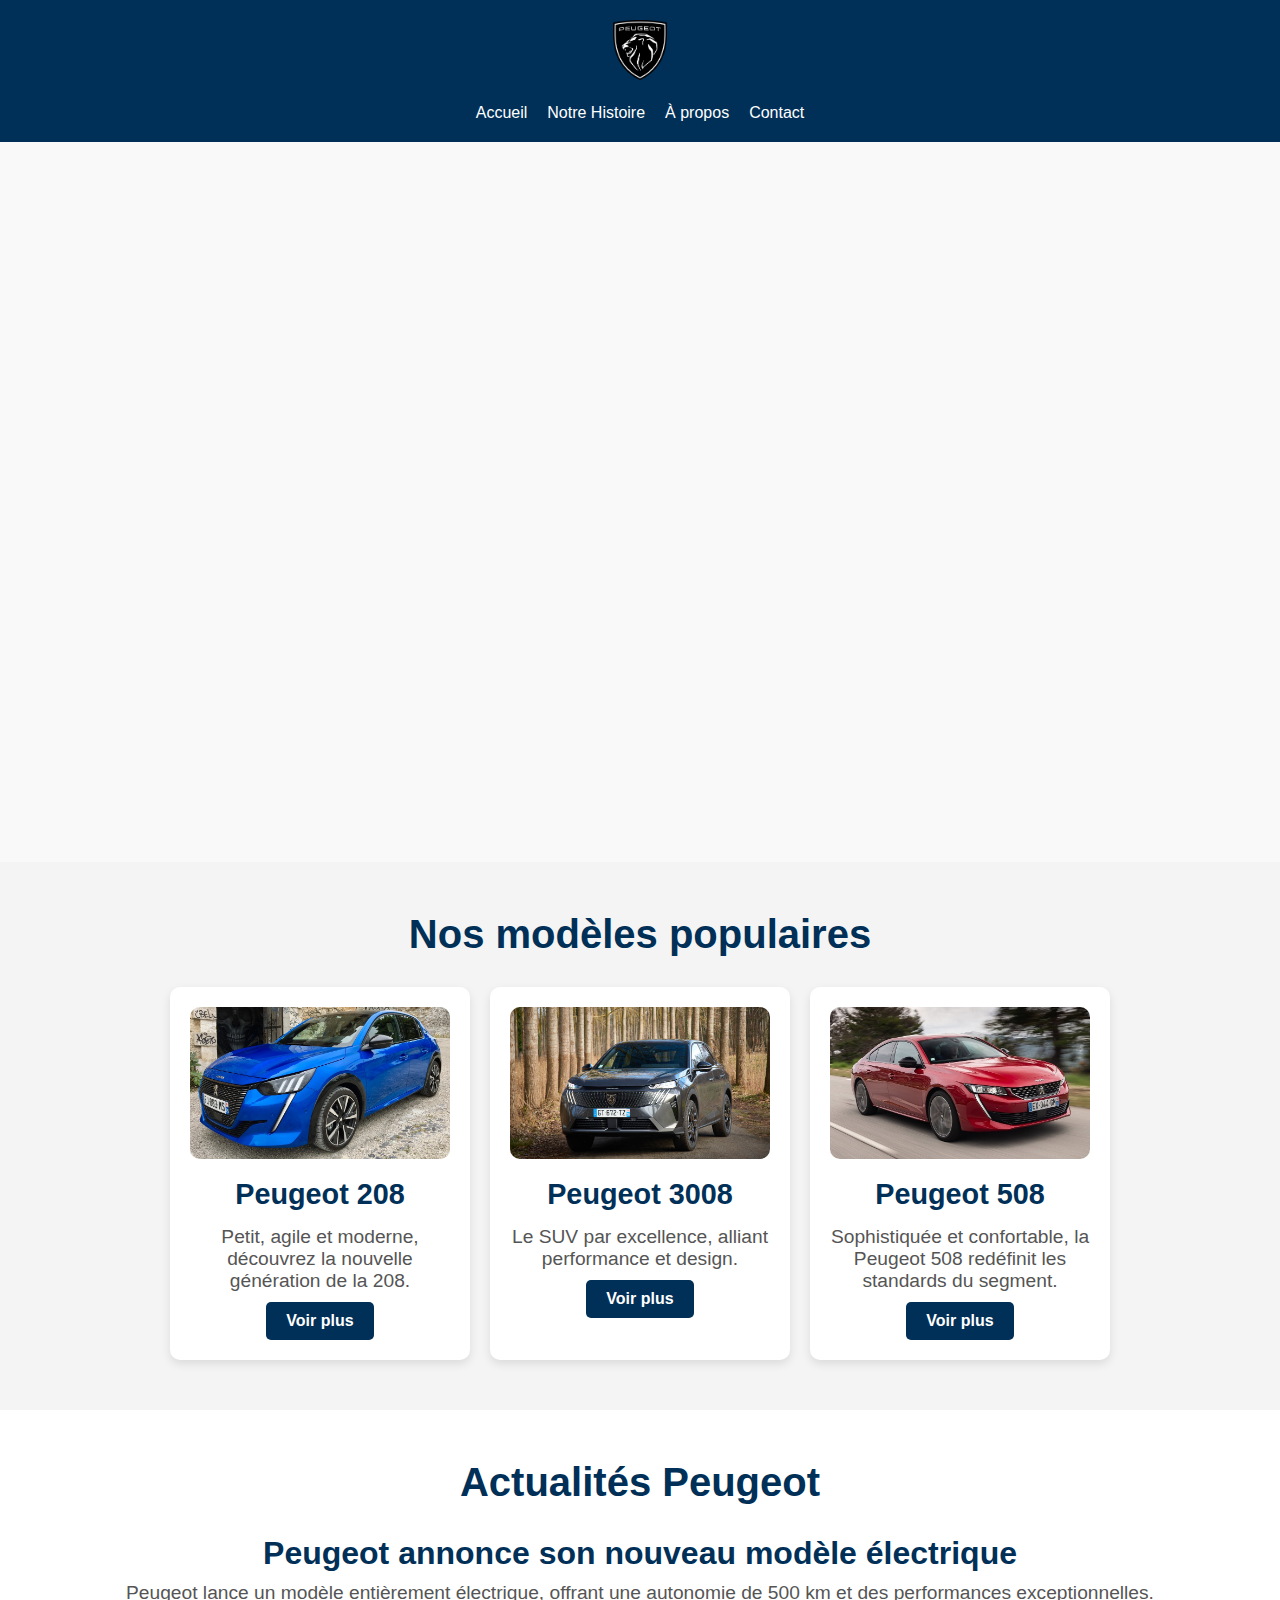
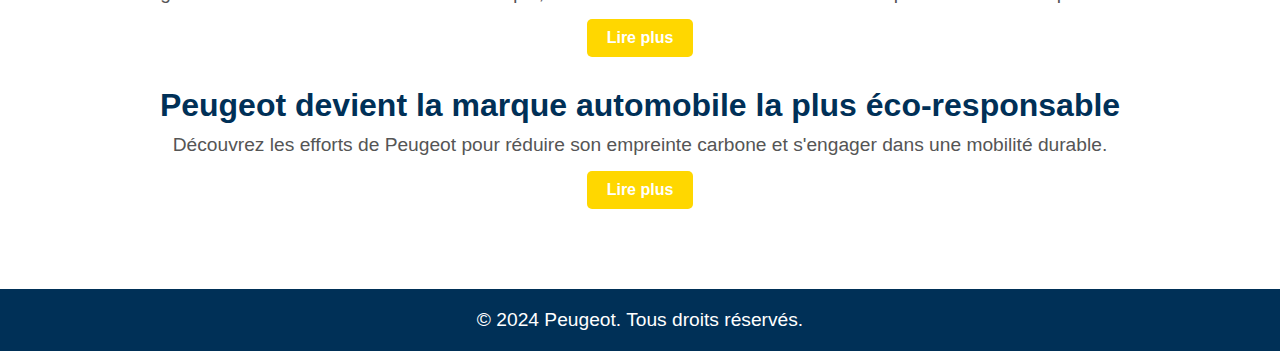
==== index.html @ 5e2d621f "final commit" ====
<!DOCTYPE html>
<html lang="fr">
<head>
    <meta charset="UTF-8">
    <meta name="viewport" content="width=device-width, initial-scale=1.0">
    <meta name="description" content="Découvrez l'histoire de Peugeot, des débuts à aujourd'hui.">
    <title>Accueil - Peugeot</title>
    <link rel="icon" type="image/png" href="images/logo.png">
    <link rel="stylesheet" href="css/aceuil.css">
</head>
<body>
    <!-- Suppression du div loader -->
    <header>
        <div class="logo">
            <img src="images/logo.png" alt="Logo Peugeot">
        </div>
        <nav>
            <ul>
                <li><a href="index.html">Accueil</a></li>
                <li><a href="histoire.html">Notre Histoire</a></li>
                <li><a href="a_propo.html">À propos</a></li>
                <li><a href="contact.html">Contact</a></li>
            </ul>
        </nav>
    </header>
    <main>
        <section class="hero">
            <div class="slider">
                <div class="slide active">
                    <img src="images/208(1).jpg" alt="Peugeot 208" class="slider-image">
                    <div class="overlay">
                        <h1>Peugeot 208</h1>
                        <p>Compacte, agile et moderne, la nouvelle Peugeot 208 est l'incarnation de l'innovation.</p>
                    </div>
                </div>
                <div class="slide">
                    <img src="images/3008.jpg" alt="Peugeot 3008" class="slider-image">
                    <div class="overlay">
                        <h1>Peugeot 3008</h1>
                        <p>Le SUV de Peugeot, au design audacieux et aux technologies avancées.</p>
                    </div>
                </div>
                <div class="slide">
                    <img src="images/508(1).jpg" alt="Peugeot 508" class="slider-image">
                    <div class="overlay">
                        <h1>Peugeot 508</h1>
                        <p>Élégance, performance et confort, la nouvelle Peugeot 508 vous fait vivre une expérience unique.</p>
                    </div>
                </div>
            </div>
        </section>

        <section class="models">
            <h2>Nos modèles populaires</h2>
            <div class="models-list">
                <div class="model-card">
                    <img src="images/208.jpg" alt="Peugeot 208" class="model-image">
                    <h3>Peugeot 208</h3>
                    <p>Petit, agile et moderne, découvrez la nouvelle génération de la 208.</p>
                    <a href="https://www.peugeot.fr/nos-vehicules/nouvelle-peugeot-208.html" class="btn-secondary" target="_blank">Voir plus</a>
                </div>
                <div class="model-card">
                    <img src="images/3008.jpg" alt="Peugeot 3008" class="model-image">
                    <h3>Peugeot 3008</h3>
                    <p>Le SUV par excellence, alliant performance et design.</p>
                    <a href="https://www.peugeot.fr/nos-vehicules/nouveau-peugeot-3008/hybride.html" class="btn-secondary" target="_blank">Voir plus</a>
                </div>
                <div class="model-card">
                    <img src="images/508.jpg" alt="Peugeot 508" class="model-image">
                    <h3>Peugeot 508</h3>
                    <p>Sophistiquée et confortable, la Peugeot 508 redéfinit les standards du segment.</p>
                    <a href="https://www.peugeot.fr/nos-vehicules/nouvelle-508-hybrid.html" class="btn-secondary" target="_blank">Voir plus</a>
                </div>
            </div>
        </section>

        <section class="news">
            <h2>Actualités Peugeot</h2>
            <div class="news-item">
                <h3>Peugeot annonce son nouveau modèle électrique</h3>
                <p>Peugeot lance un modèle entièrement électrique, offrant une autonomie de 500 km et des performances exceptionnelles.</p>
                <a href="https://www.media.stellantis.com/fr-fr/peugeot/press/peugeot-presente-sa-gamme-100-electrique-ainsi-que-son-engagement-pour-l-innovation-technologique-au-service-du-plaisir-automobile" class="btn-primary" target="_blank">Lire plus</a>
            </div>
            <div class="news-item">
                <h3>Peugeot devient la marque automobile la plus éco-responsable</h3>
                <p>Découvrez les efforts de Peugeot pour réduire son empreinte carbone et s'engager dans une mobilité durable.</p>
                <a href="https://www.peugeot.fr/marque/politique-environnementale/developpement-durable.html" class="btn-primary" target="_blank">Lire plus</a>
            </div>
        </section>
    </main>

    <footer>
        <p>&copy; 2024 Peugeot. Tous droits réservés.</p>
    </footer>
</body>
</html>
---- css/aceuil.css ----
* {
    margin: 0;
    padding: 0;
    box-sizing: border-box;
    font-family: 'Poppins', sans-serif;
}

:root {
    --primary-color: #3f65f0; 
    --secondary-color: #ffffff; 
    --loader-color: rgb(9, 2, 32);
}

body {
    font-family: Arial, sans-serif;
    margin: 0;
    color: #333;
    background-color: #f9f9f9;
}

header {
    background-color: #003057;
    color: #fff;
    text-align: center;
    padding: 20px;
}

header .logo img {
    height: 60px;
    transition: transform 0.3s ease;
}

header .logo img:hover {
    transform: scale(1.1);
}

nav ul {
    display: flex;
    justify-content: center;
    gap: 20px;
    list-style: none;
    padding: 0;
    margin: 20px 0 0;
}

nav ul li a {
    color: #fff;
    text-decoration: none;
    font-weight: 500;
    transition: color 0.3s ease, transform 0.3s ease;
}

nav ul li a:hover {
    color: #FFD700;
}

.hero {
    position: relative;
    width: 100%;
    height: 80vh;
    display: flex;
    align-items: center;
    justify-content: center;
    overflow: hidden;
}

.hero .slider {
    width: 100%;
    height: 100%;
    position: relative;
    overflow: hidden;
}

.hero .slide {
    position: absolute;
    top: 0;
    left: 0;
    width: 100%;
    height: 100%;
    opacity: 0;
    transition: opacity 1s ease-in-out;
    animation: slideAnimation 12s infinite;
}

.hero .slide:nth-child(1) {
    animation-delay: 0s;
}

.hero .slide:nth-child(2) {
    animation-delay: 4s;
}

.hero .slide:nth-child(3) {
    animation-delay: 8s;
}

.hero .slider-image {
    width: 100%;
    height: 100%;
    object-fit: cover;
}

.hero .overlay {
    position: absolute;
    bottom: 10%;
    left: 5%;
    color: #cce63e;
    max-width: 600px;
}

.hero h1 {
    font-size: 3em;
    font-weight: bold;
    margin-bottom: 0.5em;
}

.hero p {
    font-size: 1.2em;
    margin-bottom: 1em;
}

.hero .btn-primary {
    display: inline-block;
    padding: 10px 20px;
    color: #fff;
    background-color: #FFD700;
    text-decoration: none;
    font-weight: 600;
    border-radius: 5px;
    transition: background-color 0.3s ease;
}

.hero .btn-primary:hover {
    background-color: #ffa500;
}

.models {
    padding: 50px 5%;
    background-color: #f4f4f4;
    text-align: center;
}

.models h2 {
    font-size: 2.5em;
    margin-bottom: 30px;
    color: #003057;
}

.models .models-list {
    display: flex;
    gap: 20px;
    flex-wrap: wrap;
    justify-content: center;
}

.model-card {
    background-color: #fff;
    padding: 20px;
    border-radius: 10px;
    box-shadow: 0 4px 10px rgba(0, 0, 0, 0.1);
    width: 300px;
    transition: transform 0.3s ease, box-shadow 0.3s ease;
}

.model-card:hover {
    transform: translateY(-10px);
    box-shadow: 0 8px 15px rgba(0, 0, 0, 0.1);
}

.model-card img {
    width: 100%;
    height: auto;
    border-radius: 10px;
}

.model-card h3 {
    font-size: 1.8em;
    margin: 15px 0;
    color: #003057;
}

.model-card p {
    font-size: 1.2em;
    color: #555;
}

.model-card .btn-secondary {
    display: inline-block;
    padding: 10px 20px;
    background-color: #003057;
    color: #fff;
    text-decoration: none;
    font-weight: 600;
    border-radius: 5px;
    margin-top: 10px;
    transition: background-color 0.3s ease;
}


.news {
    padding: 50px 5%;
    background-color: #fff;
    text-align: center;
}

.news h2 {
    font-size: 2.5em;
    margin-bottom: 30px;
    color: #003057;
}

.news-item {
    margin-bottom: 30px;
}

.news-item h3 {
    font-size: 2em;
    color: #003057;
    margin-bottom: 10px;
}

.news-item p {
    font-size: 1.2em;
    color: #555;
    margin-bottom: 15px;
}

.news-item .btn-primary {
    display: inline-block;
    padding: 10px 20px;
    color: #fff;
    background-color: #FFD700;
    text-decoration: none;
    font-weight: 600;
    border-radius: 5px;
    transition: background-color 0.3s ease;
}

.news-item .btn-primary:hover {
    background-color: #ffa500;
}


footer {
    background-color: #003057;
    color: #fff;
    text-align: center;
    padding: 20px;
    font-size: 1.2em;
}

footer p {
    margin: 0;
}

@media (max-width: 768px) {
    .hero h1 {
        font-size: 2.5em;
    }

    .hero p {
        font-size: 1em;
    }

    .model-card {
        width: 90%;
        margin-bottom: 20px;
    }

    .models-list {
        flex-direction: column;
        align-items: center;
    }

    .models h2 {
        font-size: 2em;
    }

    .news h2 {
        font-size: 2em;
    }

    .news-item h3 {
        font-size: 1.5em;
    }
}

@media (max-width: 480px) {
    .hero h1 {
        font-size: 2em;
    }

    .hero p {
        font-size: 0.9em;
    }

    .model-card {
        width: 100%;
    }

    .models h2 {
        font-size: 1.8em;
    }

    .news h2 {
        font-size: 1.8em;
    }

    .news-item h3 {
        font-size: 1.3em;
    }
}

@keyframes slideAnimation {
    0% {
        opacity: 0;
    }
    25% {
        opacity: 1;
    }
    50% {
        opacity: 0;
    }
    100% {
        opacity: 0;
    }
}
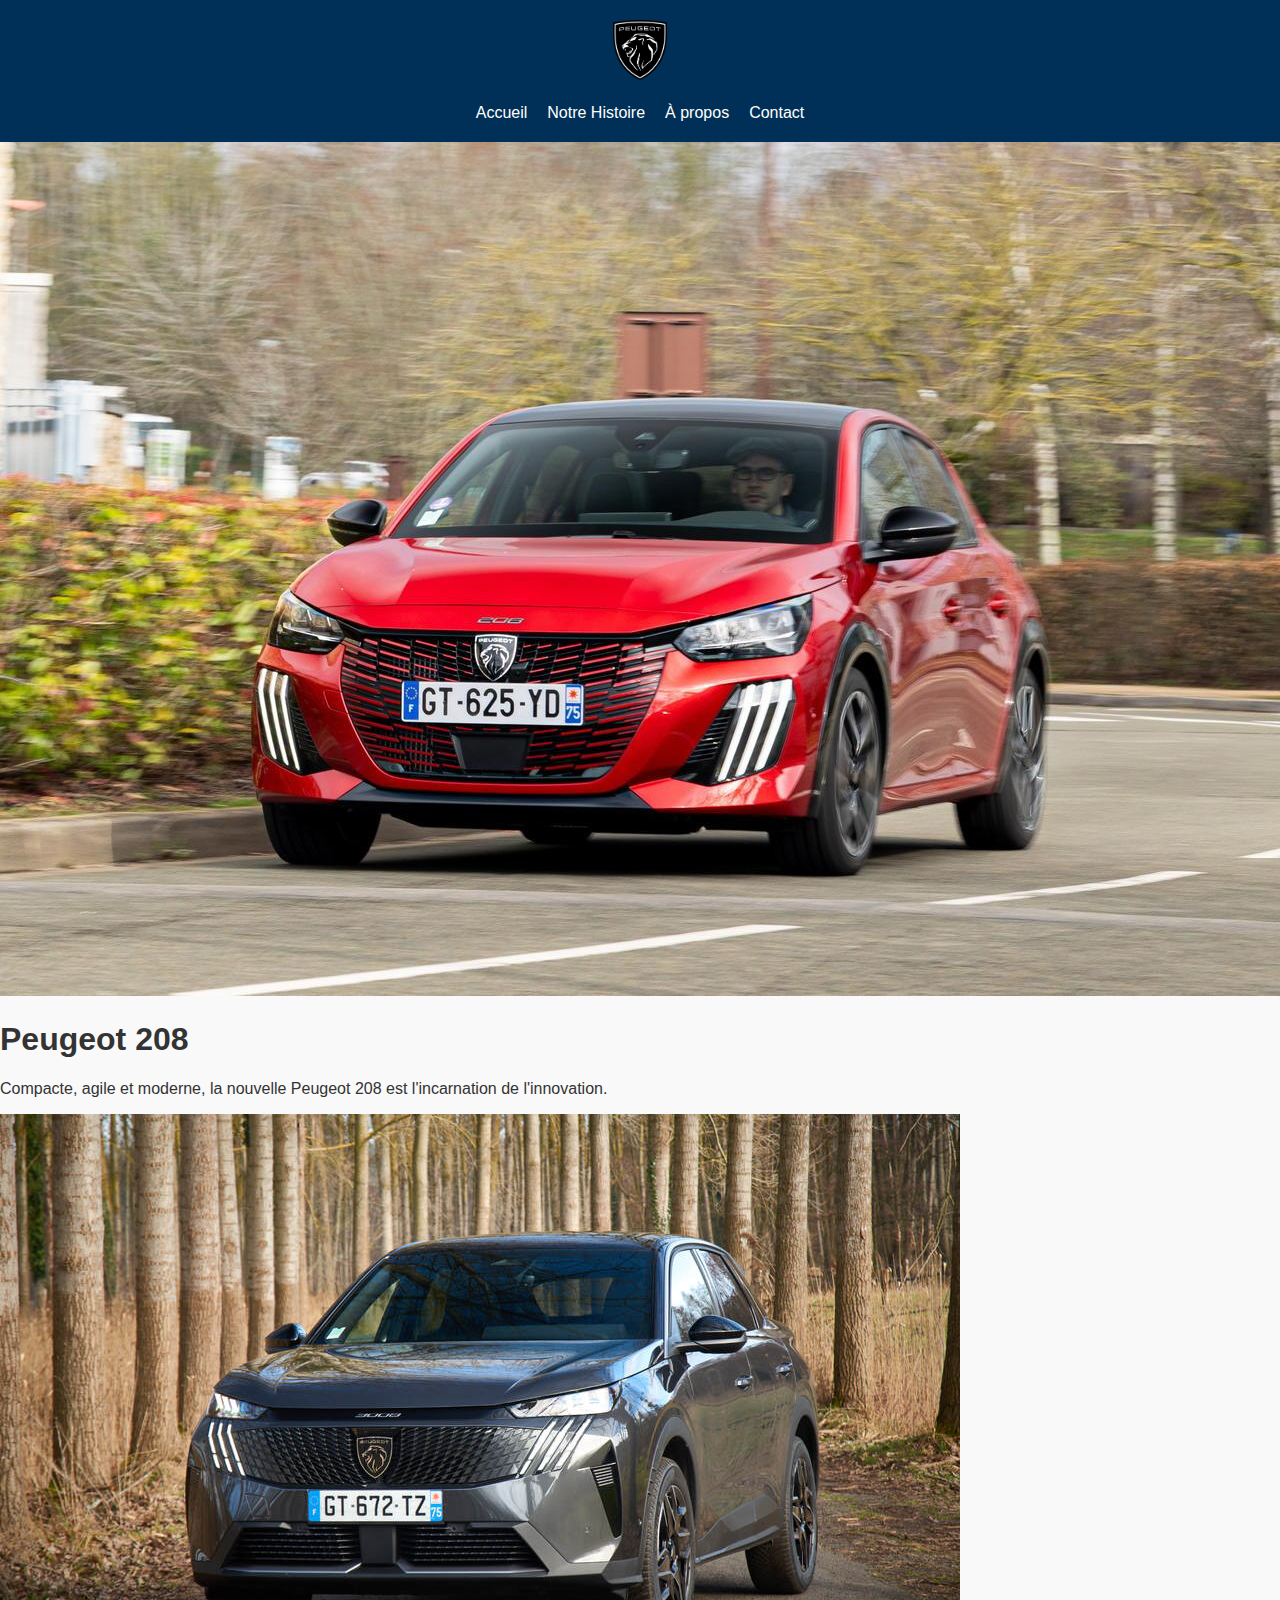
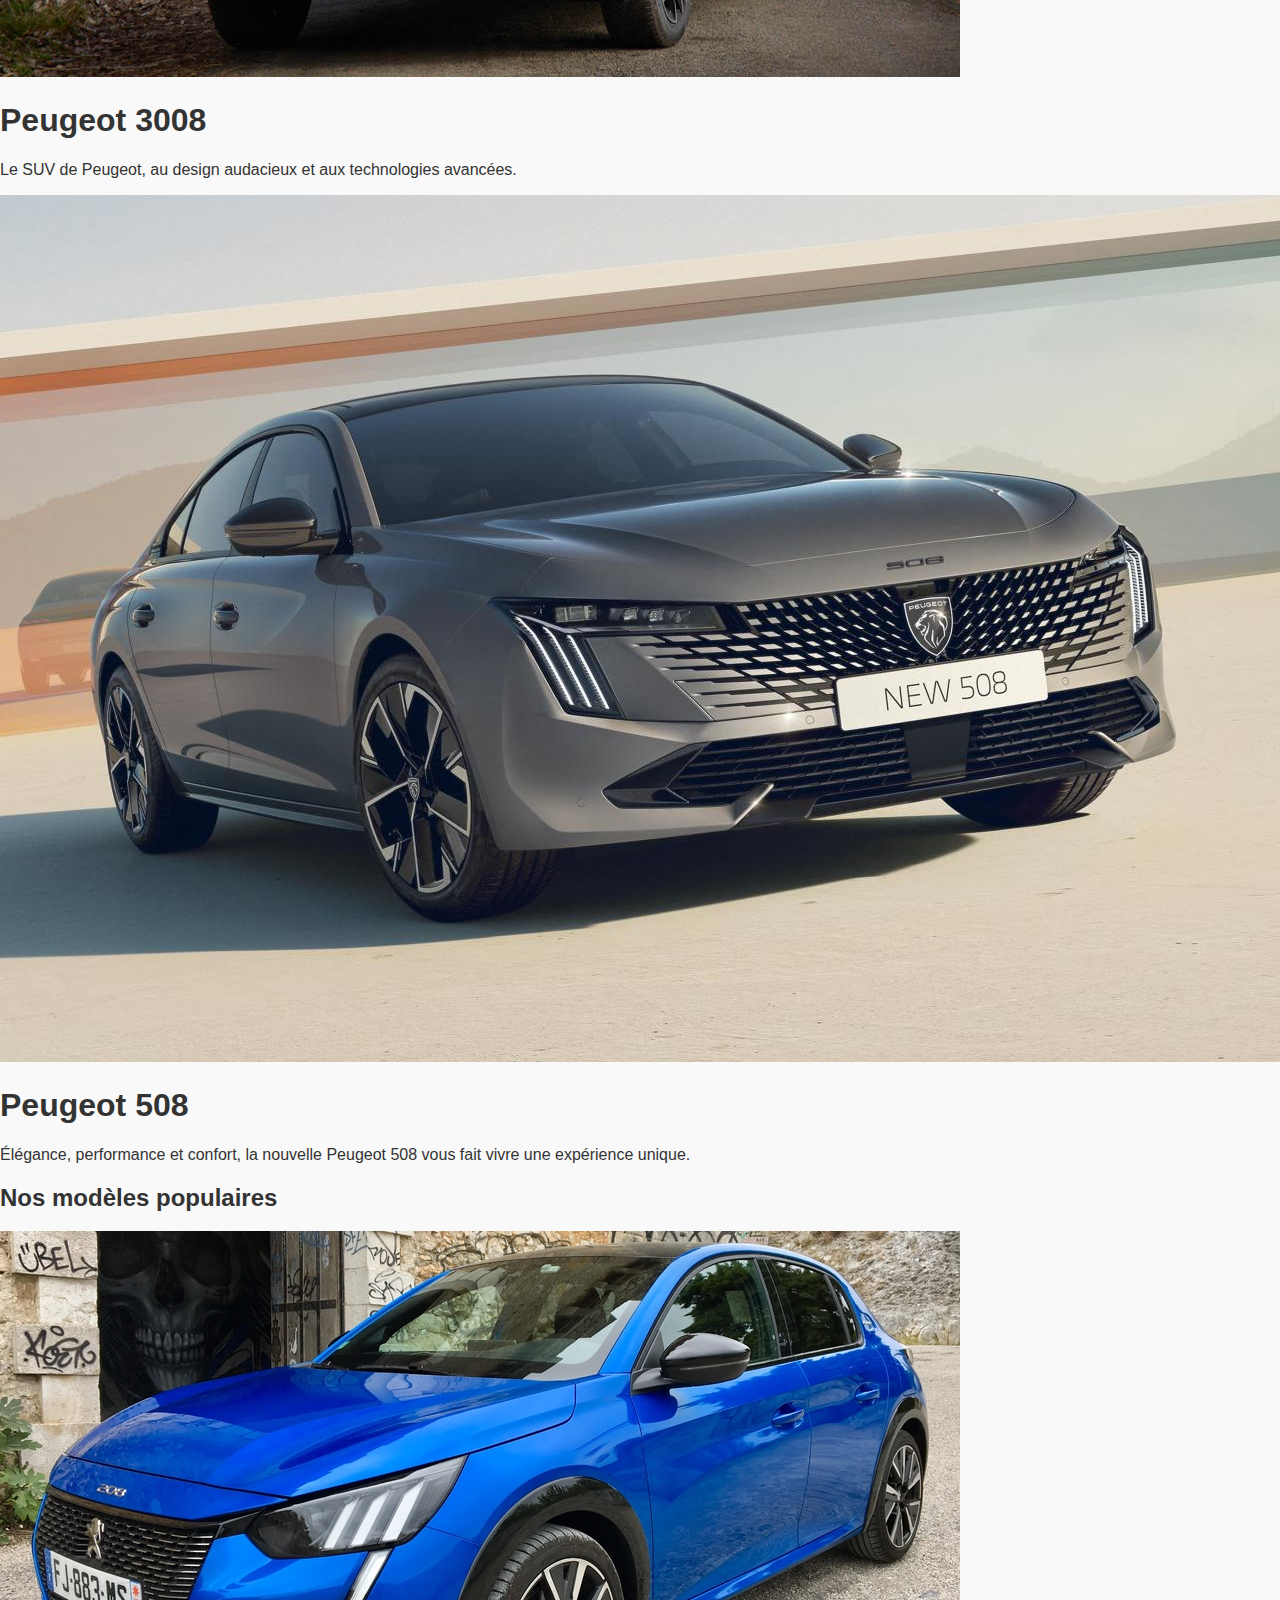
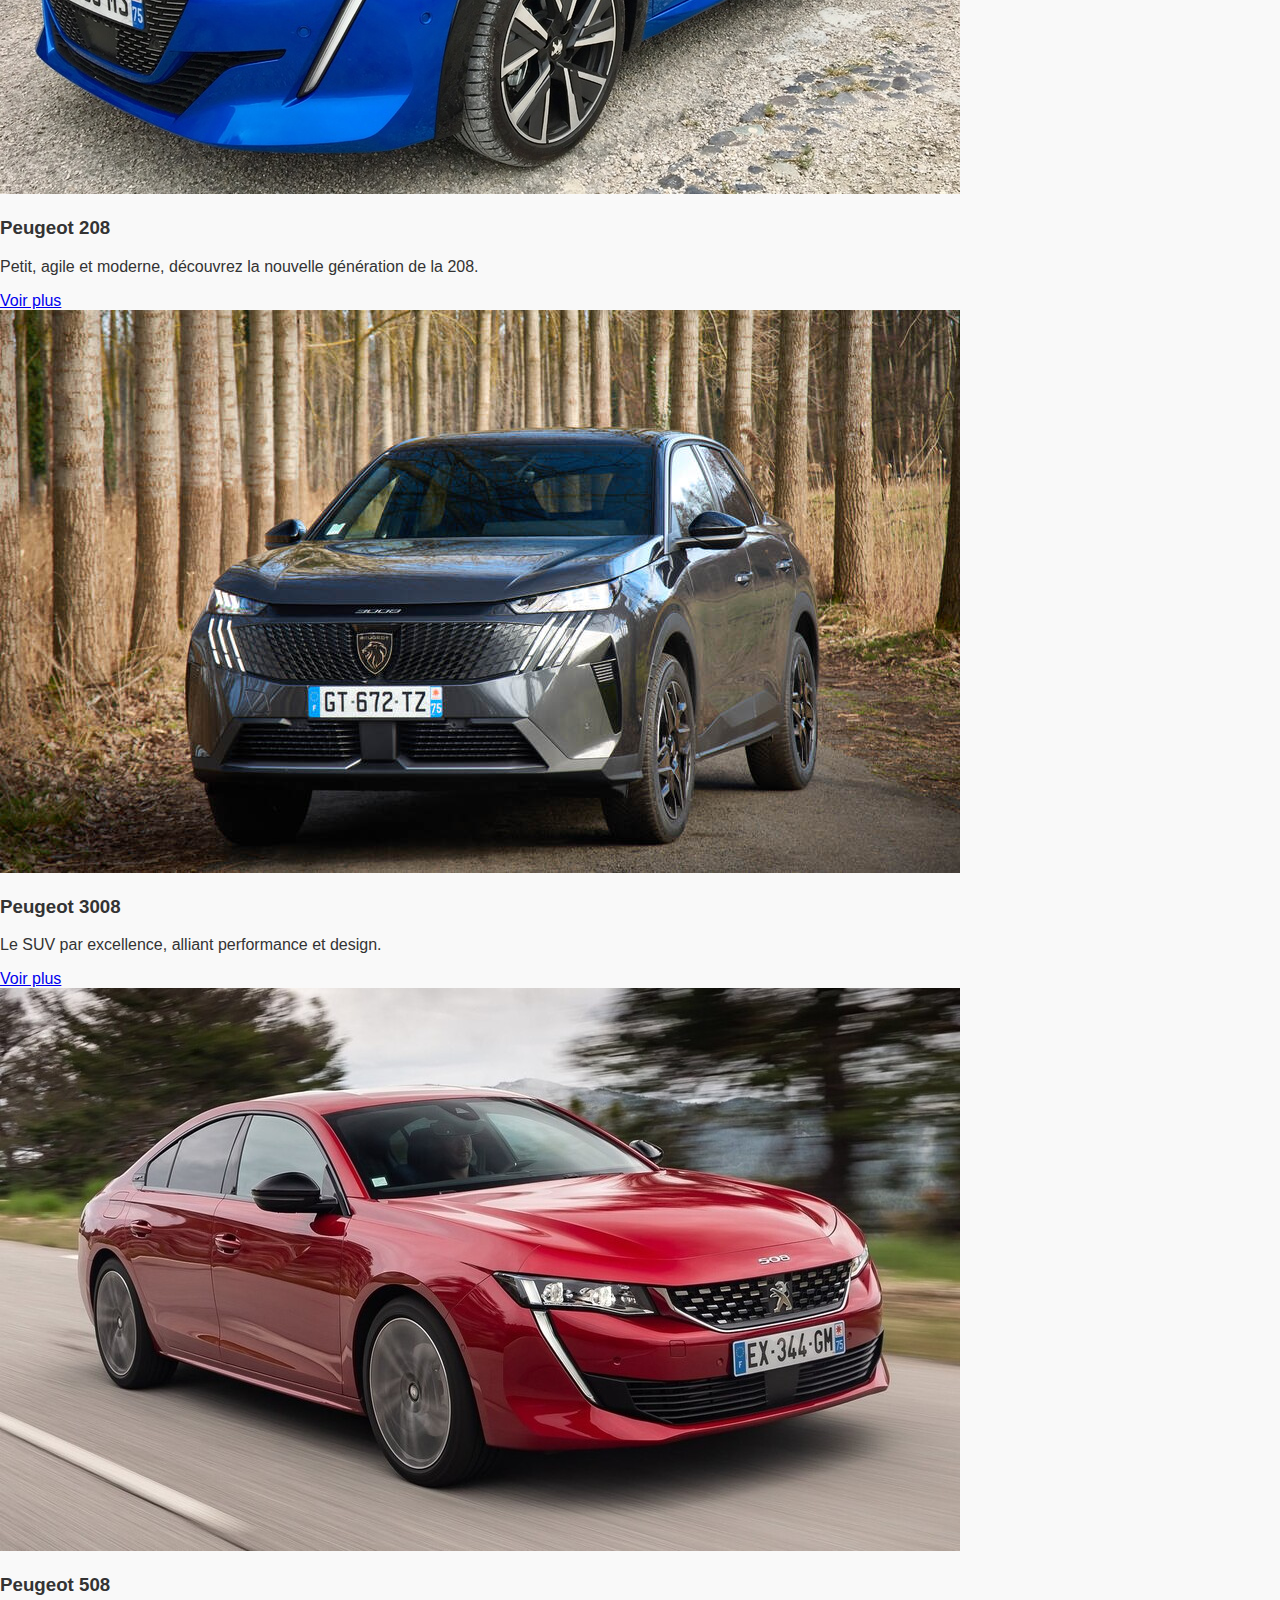
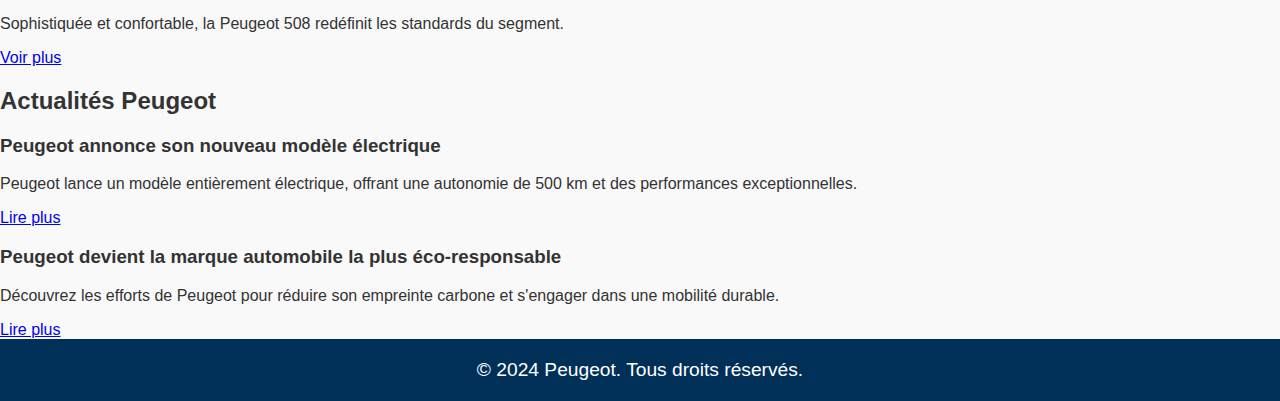
==== commit 6af6d443: "Update index.html" ====
--- a/index.html
+++ b/index.html
@@ -9,13 +9,12 @@
     <link rel="stylesheet" href="css/aceuil.css">
 </head>
 <body>
-    <!-- Suppression du div loader -->
     <header>
         <div class="logo">
             <img src="images/logo.png" alt="Logo Peugeot">
         </div>
         <nav>
-            <ul>
+            <ul class="menu">
                 <li><a href="index.html">Accueil</a></li>
                 <li><a href="histoire.html">Notre Histoire</a></li>
                 <li><a href="a_propo.html">À propos</a></li>
@@ -24,25 +23,25 @@
         </nav>
     </header>
     <main>
-        <section class="hero">
-            <div class="slider">
-                <div class="slide active">
-                    <img src="images/208(1).jpg" alt="Peugeot 208" class="slider-image">
-                    <div class="overlay">
+        <section class="banniere">
+            <div class="diaporama">
+                <div class="image active">
+                    <img src="images/208(1).jpg" alt="Peugeot 208" class="img-diapo">
+                    <div class="texte">
                         <h1>Peugeot 208</h1>
                         <p>Compacte, agile et moderne, la nouvelle Peugeot 208 est l'incarnation de l'innovation.</p>
                     </div>
                 </div>
-                <div class="slide">
-                    <img src="images/3008.jpg" alt="Peugeot 3008" class="slider-image">
-                    <div class="overlay">
+                <div class="image">
+                    <img src="images/3008.jpg" alt="Peugeot 3008" class="img-diapo">
+                    <div class="texte">
                         <h1>Peugeot 3008</h1>
                         <p>Le SUV de Peugeot, au design audacieux et aux technologies avancées.</p>
                     </div>
                 </div>
-                <div class="slide">
-                    <img src="images/508(1).jpg" alt="Peugeot 508" class="slider-image">
-                    <div class="overlay">
+                <div class="image">
+                    <img src="images/508(1).jpg" alt="Peugeot 508" class="img-diapo">
+                    <div class="texte">
                         <h1>Peugeot 508</h1>
                         <p>Élégance, performance et confort, la nouvelle Peugeot 508 vous fait vivre une expérience unique.</p>
                     </div>
@@ -50,41 +49,41 @@
             </div>
         </section>
 
-        <section class="models">
+        <section class="modeles">
             <h2>Nos modèles populaires</h2>
-            <div class="models-list">
-                <div class="model-card">
-                    <img src="images/208.jpg" alt="Peugeot 208" class="model-image">
+            <div class="liste">
+                <div class="carte">
+                    <img src="images/208.jpg" alt="Peugeot 208" class="img-carte">
                     <h3>Peugeot 208</h3>
                     <p>Petit, agile et moderne, découvrez la nouvelle génération de la 208.</p>
-                    <a href="https://www.peugeot.fr/nos-vehicules/nouvelle-peugeot-208.html" class="btn-secondary" target="_blank">Voir plus</a>
+                    <a href="https://www.peugeot.fr/nos-vehicules/nouvelle-peugeot-208.html" class="btn" target="_blank">Voir plus</a>
                 </div>
-                <div class="model-card">
-                    <img src="images/3008.jpg" alt="Peugeot 3008" class="model-image">
+                <div class="carte">
+                    <img src="images/3008.jpg" alt="Peugeot 3008" class="img-carte">
                     <h3>Peugeot 3008</h3>
                     <p>Le SUV par excellence, alliant performance et design.</p>
-                    <a href="https://www.peugeot.fr/nos-vehicules/nouveau-peugeot-3008/hybride.html" class="btn-secondary" target="_blank">Voir plus</a>
+                    <a href="https://www.peugeot.fr/nos-vehicules/nouveau-peugeot-3008/hybride.html" class="btn" target="_blank">Voir plus</a>
                 </div>
-                <div class="model-card">
-                    <img src="images/508.jpg" alt="Peugeot 508" class="model-image">
+                <div class="carte">
+                    <img src="images/508.jpg" alt="Peugeot 508" class="img-carte">
                     <h3>Peugeot 508</h3>
                     <p>Sophistiquée et confortable, la Peugeot 508 redéfinit les standards du segment.</p>
-                    <a href="https://www.peugeot.fr/nos-vehicules/nouvelle-508-hybrid.html" class="btn-secondary" target="_blank">Voir plus</a>
+                    <a href="https://www.peugeot.fr/nos-vehicules/nouvelle-508-hybrid.html" class="btn" target="_blank">Voir plus</a>
                 </div>
             </div>
         </section>
 
-        <section class="news">
+        <section class="actualites">
             <h2>Actualités Peugeot</h2>
-            <div class="news-item">
+            <div class="article">
                 <h3>Peugeot annonce son nouveau modèle électrique</h3>
                 <p>Peugeot lance un modèle entièrement électrique, offrant une autonomie de 500 km et des performances exceptionnelles.</p>
-                <a href="https://www.media.stellantis.com/fr-fr/peugeot/press/peugeot-presente-sa-gamme-100-electrique-ainsi-que-son-engagement-pour-l-innovation-technologique-au-service-du-plaisir-automobile" class="btn-primary" target="_blank">Lire plus</a>
+                <a href="https://www.media.stellantis.com/fr-fr/peugeot/press/peugeot-presente-sa-gamme-100-electrique-ainsi-que-son-engagement-pour-l-innovation-technologique-au-service-du-plaisir-automobile" class="btn" target="_blank">Lire plus</a>
             </div>
-            <div class="news-item">
+            <div class="article">
                 <h3>Peugeot devient la marque automobile la plus éco-responsable</h3>
                 <p>Découvrez les efforts de Peugeot pour réduire son empreinte carbone et s'engager dans une mobilité durable.</p>
-                <a href="https://www.peugeot.fr/marque/politique-environnementale/developpement-durable.html" class="btn-primary" target="_blank">Lire plus</a>
+                <a href="https://www.peugeot.fr/marque/politique-environnementale/developpement-durable.html" class="btn" target="_blank">Lire plus</a>
             </div>
         </section>
     </main>
--- a/css/aceuil.css
+++ b/css/aceuil.css
@@ -1,4 +1,4 @@
-* {
+:* {
     margin: 0;
     padding: 0;
     box-sizing: border-box;
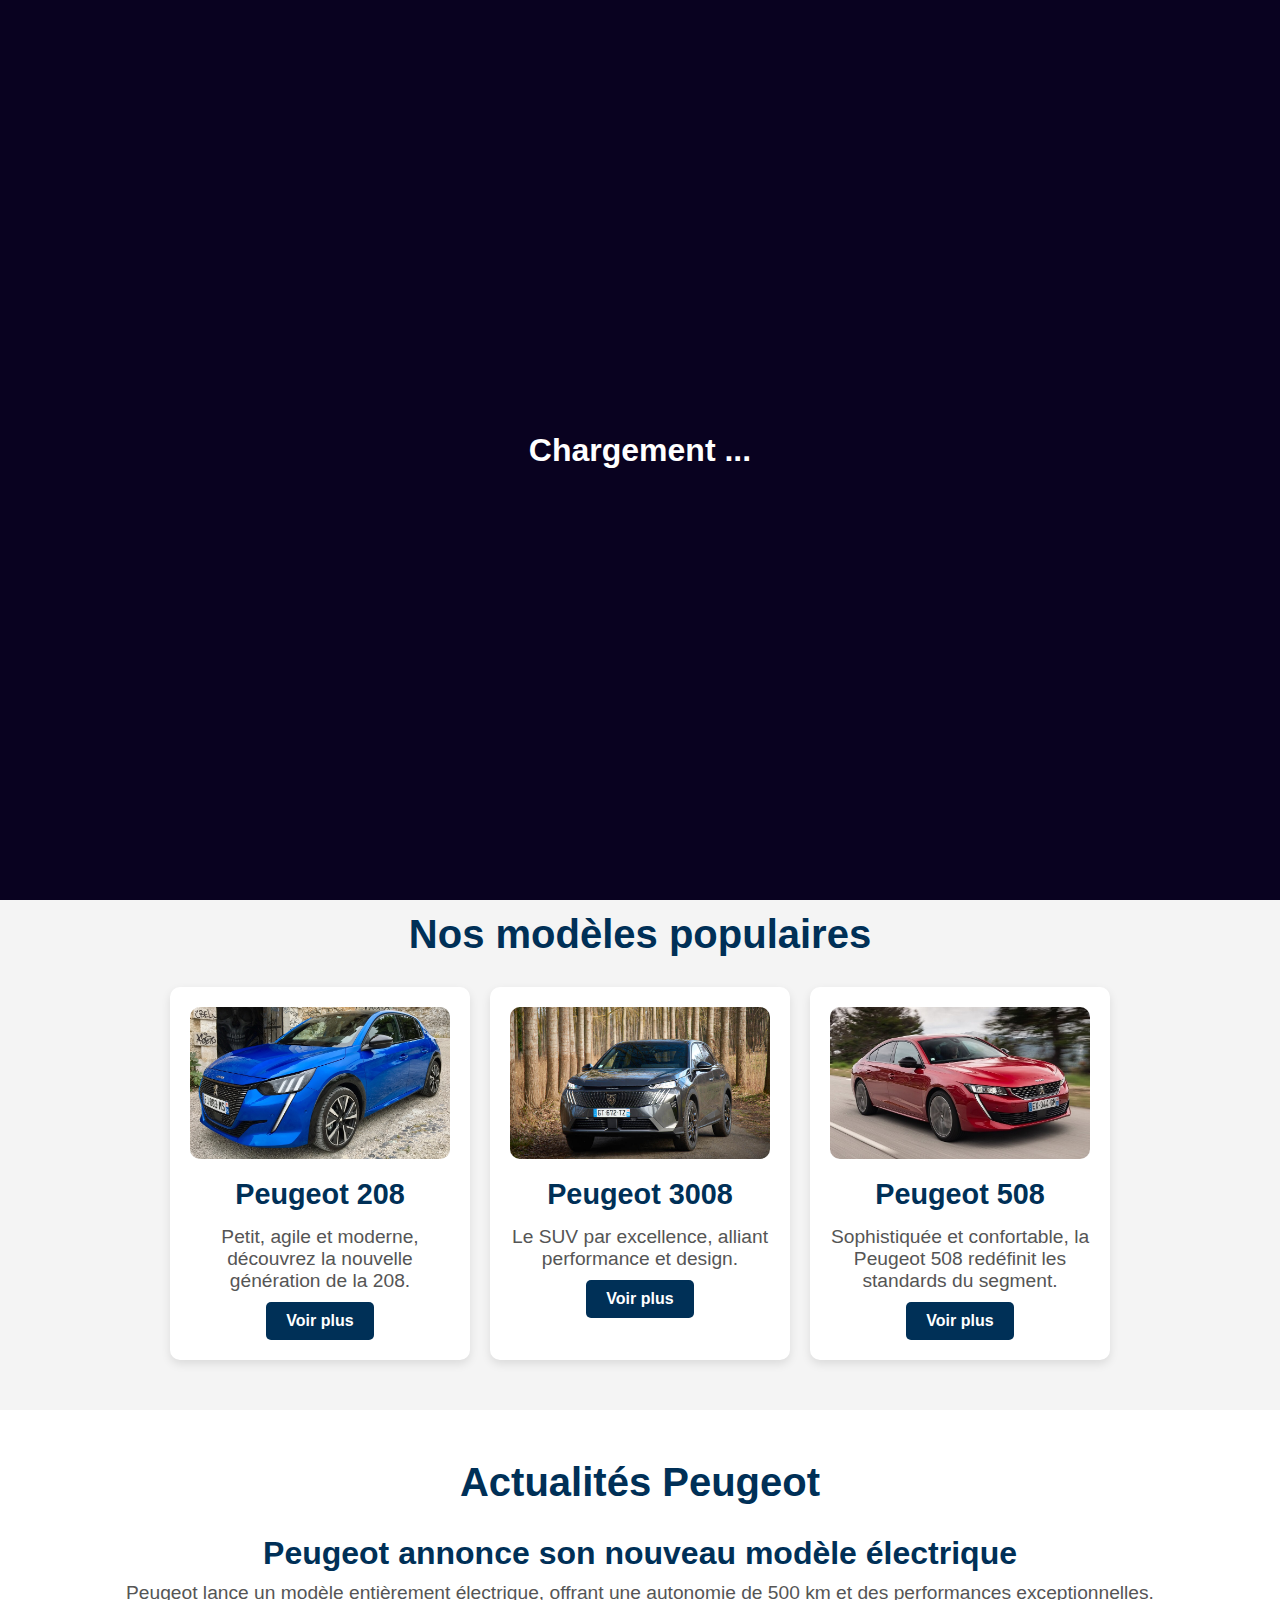
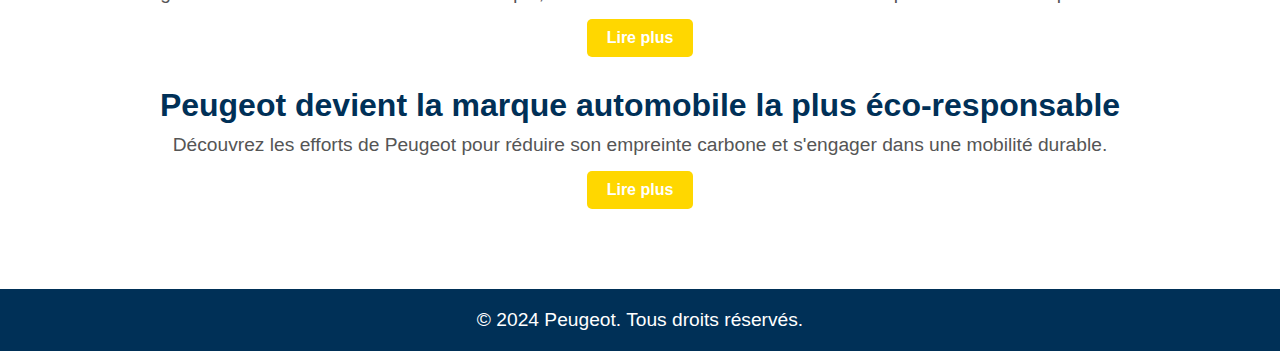
==== commit 26f4d7f9: "Update index.html" ====
--- a/index.html
+++ b/index.html
@@ -4,17 +4,20 @@
     <meta charset="UTF-8">
     <meta name="viewport" content="width=device-width, initial-scale=1.0">
     <meta name="description" content="Découvrez l'histoire de Peugeot, des débuts à aujourd'hui.">
-    <title>Accueil - Peugeot</title>
+    <title>Acceuil - Peugeot</title>
     <link rel="icon" type="image/png" href="images/logo.png">
     <link rel="stylesheet" href="css/aceuil.css">
 </head>
 <body>
+    <div id="loader">
+        <h1>Chargement <span>.</span><span>.</span><span>.</span></h1>
+    </div>
     <header>
         <div class="logo">
             <img src="images/logo.png" alt="Logo Peugeot">
         </div>
         <nav>
-            <ul class="menu">
+            <ul>
                 <li><a href="index.html">Accueil</a></li>
                 <li><a href="histoire.html">Notre Histoire</a></li>
                 <li><a href="a_propo.html">À propos</a></li>
@@ -23,25 +26,25 @@
         </nav>
     </header>
     <main>
-        <section class="banniere">
-            <div class="diaporama">
-                <div class="image active">
-                    <img src="images/208(1).jpg" alt="Peugeot 208" class="img-diapo">
-                    <div class="texte">
+        <section class="hero">
+            <div class="slider">
+                <div class="slide active">
+                    <img src="images/208(1).jpg" alt="Peugeot 208" class="slider-image">
+                    <div class="overlay">
                         <h1>Peugeot 208</h1>
                         <p>Compacte, agile et moderne, la nouvelle Peugeot 208 est l'incarnation de l'innovation.</p>
                     </div>
                 </div>
-                <div class="image">
-                    <img src="images/3008.jpg" alt="Peugeot 3008" class="img-diapo">
-                    <div class="texte">
+                <div class="slide">
+                    <img src="images/3008.jpg" alt="Peugeot 3008" class="slider-image">
+                    <div class="overlay">
                         <h1>Peugeot 3008</h1>
                         <p>Le SUV de Peugeot, au design audacieux et aux technologies avancées.</p>
                     </div>
                 </div>
-                <div class="image">
-                    <img src="images/508(1).jpg" alt="Peugeot 508" class="img-diapo">
-                    <div class="texte">
+                <div class="slide">
+                    <img src="images/508(1).jpg" alt="Peugeot 508" class="slider-image">
+                    <div class="overlay">
                         <h1>Peugeot 508</h1>
                         <p>Élégance, performance et confort, la nouvelle Peugeot 508 vous fait vivre une expérience unique.</p>
                     </div>
@@ -49,41 +52,41 @@
             </div>
         </section>
 
-        <section class="modeles">
+        <section class="models">
             <h2>Nos modèles populaires</h2>
-            <div class="liste">
-                <div class="carte">
-                    <img src="images/208.jpg" alt="Peugeot 208" class="img-carte">
+            <div class="models-list">
+                <div class="model-card">
+                    <img src="images/208.jpg" alt="Peugeot 208" class="model-image">
                     <h3>Peugeot 208</h3>
                     <p>Petit, agile et moderne, découvrez la nouvelle génération de la 208.</p>
-                    <a href="https://www.peugeot.fr/nos-vehicules/nouvelle-peugeot-208.html" class="btn" target="_blank">Voir plus</a>
+                    <a href="https://www.peugeot.fr/nos-vehicules/nouvelle-peugeot-208.html" class="btn-secondary" target="_blank">Voir plus</a>
                 </div>
-                <div class="carte">
-                    <img src="images/3008.jpg" alt="Peugeot 3008" class="img-carte">
+                <div class="model-card">
+                    <img src="images/3008.jpg" alt="Peugeot 3008" class="model-image">
                     <h3>Peugeot 3008</h3>
                     <p>Le SUV par excellence, alliant performance et design.</p>
-                    <a href="https://www.peugeot.fr/nos-vehicules/nouveau-peugeot-3008/hybride.html" class="btn" target="_blank">Voir plus</a>
+                    <a href="https://www.peugeot.fr/nos-vehicules/nouveau-peugeot-3008/hybride.html" class="btn-secondary" target="_blank">Voir plus</a>
                 </div>
-                <div class="carte">
-                    <img src="images/508.jpg" alt="Peugeot 508" class="img-carte">
+                <div class="model-card">
+                    <img src="images/508.jpg" alt="Peugeot 508" class="model-image">
                     <h3>Peugeot 508</h3>
                     <p>Sophistiquée et confortable, la Peugeot 508 redéfinit les standards du segment.</p>
-                    <a href="https://www.peugeot.fr/nos-vehicules/nouvelle-508-hybrid.html" class="btn" target="_blank">Voir plus</a>
+                    <a href="https://www.peugeot.fr/nos-vehicules/nouvelle-508-hybrid.html" class="btn-secondary" target="_blank">Voir plus</a>
                 </div>
             </div>
         </section>
 
-        <section class="actualites">
+        <section class="news">
             <h2>Actualités Peugeot</h2>
-            <div class="article">
+            <div class="news-item">
                 <h3>Peugeot annonce son nouveau modèle électrique</h3>
                 <p>Peugeot lance un modèle entièrement électrique, offrant une autonomie de 500 km et des performances exceptionnelles.</p>
-                <a href="https://www.media.stellantis.com/fr-fr/peugeot/press/peugeot-presente-sa-gamme-100-electrique-ainsi-que-son-engagement-pour-l-innovation-technologique-au-service-du-plaisir-automobile" class="btn" target="_blank">Lire plus</a>
+                <a href="https://www.media.stellantis.com/fr-fr/peugeot/press/peugeot-presente-sa-gamme-100-electrique-ainsi-que-son-engagement-pour-l-innovation-technologique-au-service-du-plaisir-automobile" class="btn-primary" target="_blank">Lire plus</a>
             </div>
-            <div class="article">
+            <div class="news-item">
                 <h3>Peugeot devient la marque automobile la plus éco-responsable</h3>
                 <p>Découvrez les efforts de Peugeot pour réduire son empreinte carbone et s'engager dans une mobilité durable.</p>
-                <a href="https://www.peugeot.fr/marque/politique-environnementale/developpement-durable.html" class="btn" target="_blank">Lire plus</a>
+                <a href="https://www.peugeot.fr/marque/politique-environnementale/developpement-durable.html" class="btn-primary" target="_blank">Lire plus</a>
             </div>
         </section>
     </main>
@@ -91,5 +94,6 @@
     <footer>
         <p>&copy; 2024 Peugeot. Tous droits réservés.</p>
     </footer>
+
 </body>
 </html>
--- a/css/aceuil.css
+++ b/css/aceuil.css
@@ -1,4 +1,4 @@
-:* {
+* {
     margin: 0;
     padding: 0;
     box-sizing: border-box;
@@ -9,6 +9,46 @@
     --primary-color: #3f65f0; 
     --secondary-color: #ffffff; 
     --loader-color: rgb(9, 2, 32);
+}
+
+
+#loader {
+    position: fixed;
+    top: 0;
+    left: 0;
+    width: 100vw;
+    height: 100vh;
+    background: var(--loader-color);
+    display: flex;
+    align-items: center;
+    justify-content: center;
+    z-index: 1000;
+    opacity: 1;
+    visibility: visible;
+    animation: fadeOut 3s forwards; 
+    animation-delay: 5s;
+}
+
+#loader h1 {
+    color: var(--secondary-color);
+    font-size: 2rem;
+}
+
+#loader h1 span {
+    display: inline-block;
+    animation: bounce 2s infinite;
+}
+
+#loader h1 span:nth-child(1) {
+    animation-delay: 0s;
+}
+
+#loader h1 span:nth-child(2) {
+    animation-delay: 0.2s;
+}
+
+#loader h1 span:nth-child(3) {
+    animation-delay: 0.4s;
 }
 
 body {
@@ -311,6 +351,29 @@
     }
 }
 
+@keyframes fadeOut {
+    0% {
+        opacity: 1;
+        visibility: visible;
+    }
+    100% {
+        opacity: 0;
+        visibility: hidden;
+    }
+}
+
+@keyframes bounce {
+    0%, 20%, 50%, 80%, 100% {
+        transform: translateY(0);
+    }
+    40% {
+        transform: translateY(-20px);
+    }
+    60% {
+        transform: translateY(-10px);
+    }
+}
+
 @keyframes slideAnimation {
     0% {
         opacity: 0;
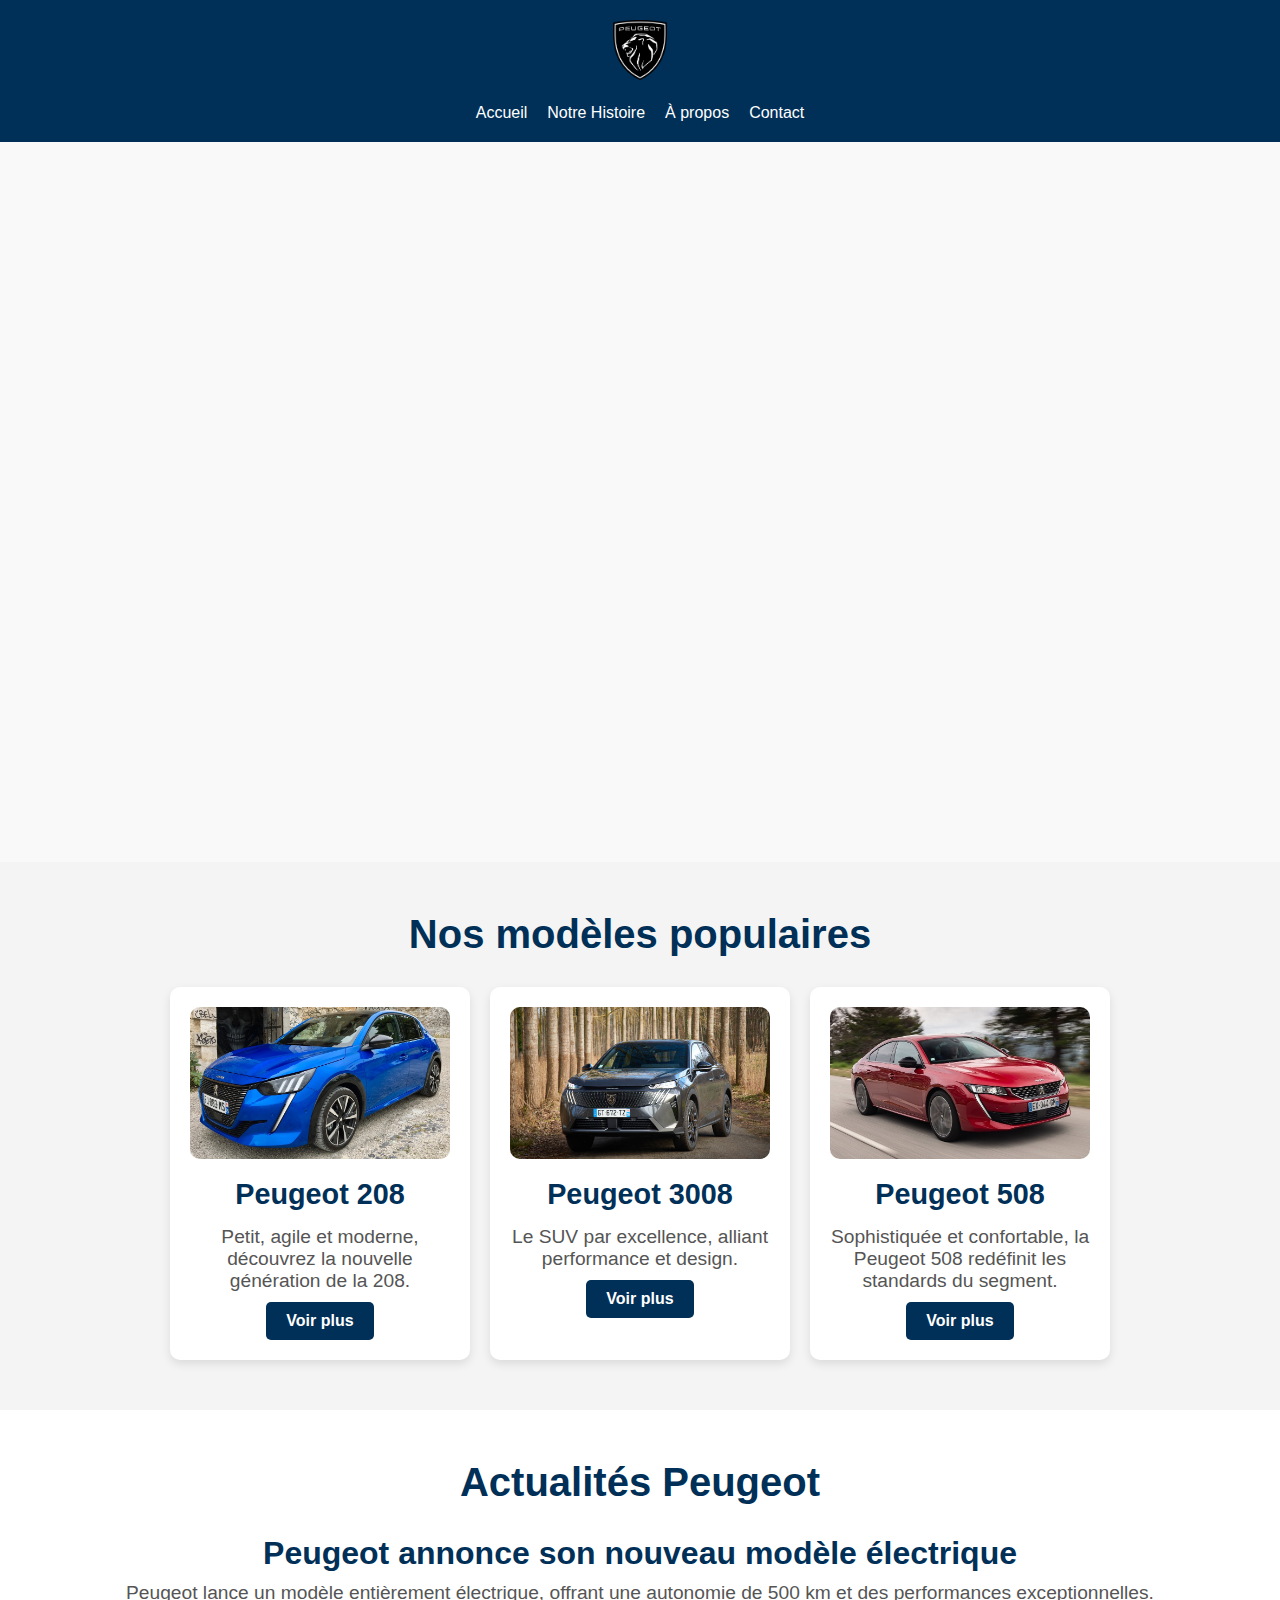
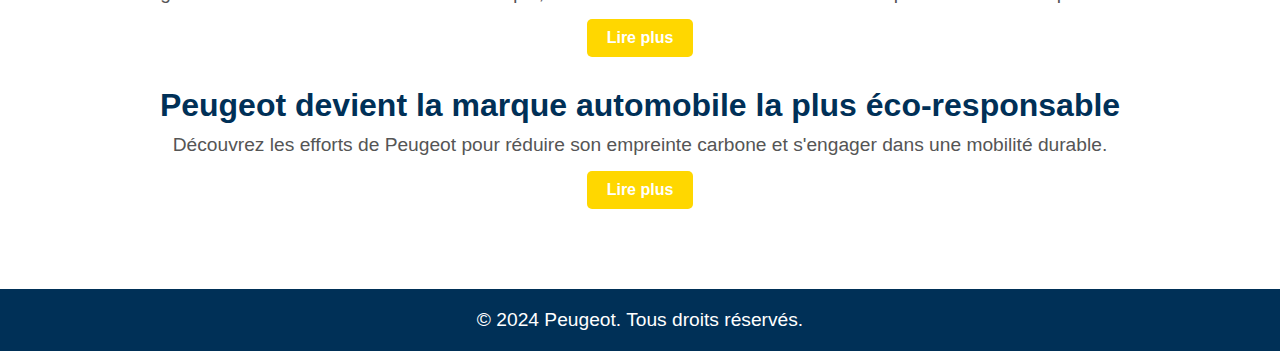
==== commit a806e5fb: "Update index.html" ====
--- a/index.html
+++ b/index.html
@@ -4,14 +4,11 @@
     <meta charset="UTF-8">
     <meta name="viewport" content="width=device-width, initial-scale=1.0">
     <meta name="description" content="Découvrez l'histoire de Peugeot, des débuts à aujourd'hui.">
-    <title>Acceuil - Peugeot</title>
+    <title>Accueil - Peugeot</title>
     <link rel="icon" type="image/png" href="images/logo.png">
     <link rel="stylesheet" href="css/aceuil.css">
 </head>
 <body>
-    <div id="loader">
-        <h1>Chargement <span>.</span><span>.</span><span>.</span></h1>
-    </div>
     <header>
         <div class="logo">
             <img src="images/logo.png" alt="Logo Peugeot">
@@ -94,6 +91,5 @@
     <footer>
         <p>&copy; 2024 Peugeot. Tous droits réservés.</p>
     </footer>
-
 </body>
 </html>
--- a/css/aceuil.css
+++ b/css/aceuil.css
@@ -9,46 +9,6 @@
     --primary-color: #3f65f0; 
     --secondary-color: #ffffff; 
     --loader-color: rgb(9, 2, 32);
-}
-
-
-#loader {
-    position: fixed;
-    top: 0;
-    left: 0;
-    width: 100vw;
-    height: 100vh;
-    background: var(--loader-color);
-    display: flex;
-    align-items: center;
-    justify-content: center;
-    z-index: 1000;
-    opacity: 1;
-    visibility: visible;
-    animation: fadeOut 3s forwards; 
-    animation-delay: 5s;
-}
-
-#loader h1 {
-    color: var(--secondary-color);
-    font-size: 2rem;
-}
-
-#loader h1 span {
-    display: inline-block;
-    animation: bounce 2s infinite;
-}
-
-#loader h1 span:nth-child(1) {
-    animation-delay: 0s;
-}
-
-#loader h1 span:nth-child(2) {
-    animation-delay: 0.2s;
-}
-
-#loader h1 span:nth-child(3) {
-    animation-delay: 0.4s;
 }
 
 body {
@@ -336,6 +296,7 @@
 
     .model-card {
         width: 100%;
+        margin-bottom: 20px; 
     }
 
     .models h2 {
@@ -349,28 +310,22 @@
     .news-item h3 {
         font-size: 1.3em;
     }
-}
-
-@keyframes fadeOut {
-    0% {
-        opacity: 1;
-        visibility: visible;
-    }
-    100% {
-        opacity: 0;
-        visibility: hidden;
-    }
-}
-
-@keyframes bounce {
-    0%, 20%, 50%, 80%, 100% {
-        transform: translateY(0);
-    }
-    40% {
-        transform: translateY(-20px);
-    }
-    60% {
-        transform: translateY(-10px);
+
+    nav ul {
+        flex-direction: column;  
+        gap: 15px;
+    }
+
+    header .logo img {
+        height: 50px;  
+    }
+
+    .hero .overlay {
+        position: absolute;
+        bottom: 15%;
+        left: 5%;
+        font-size: 1em;
+        max-width: 90%;  
     }
 }
 
